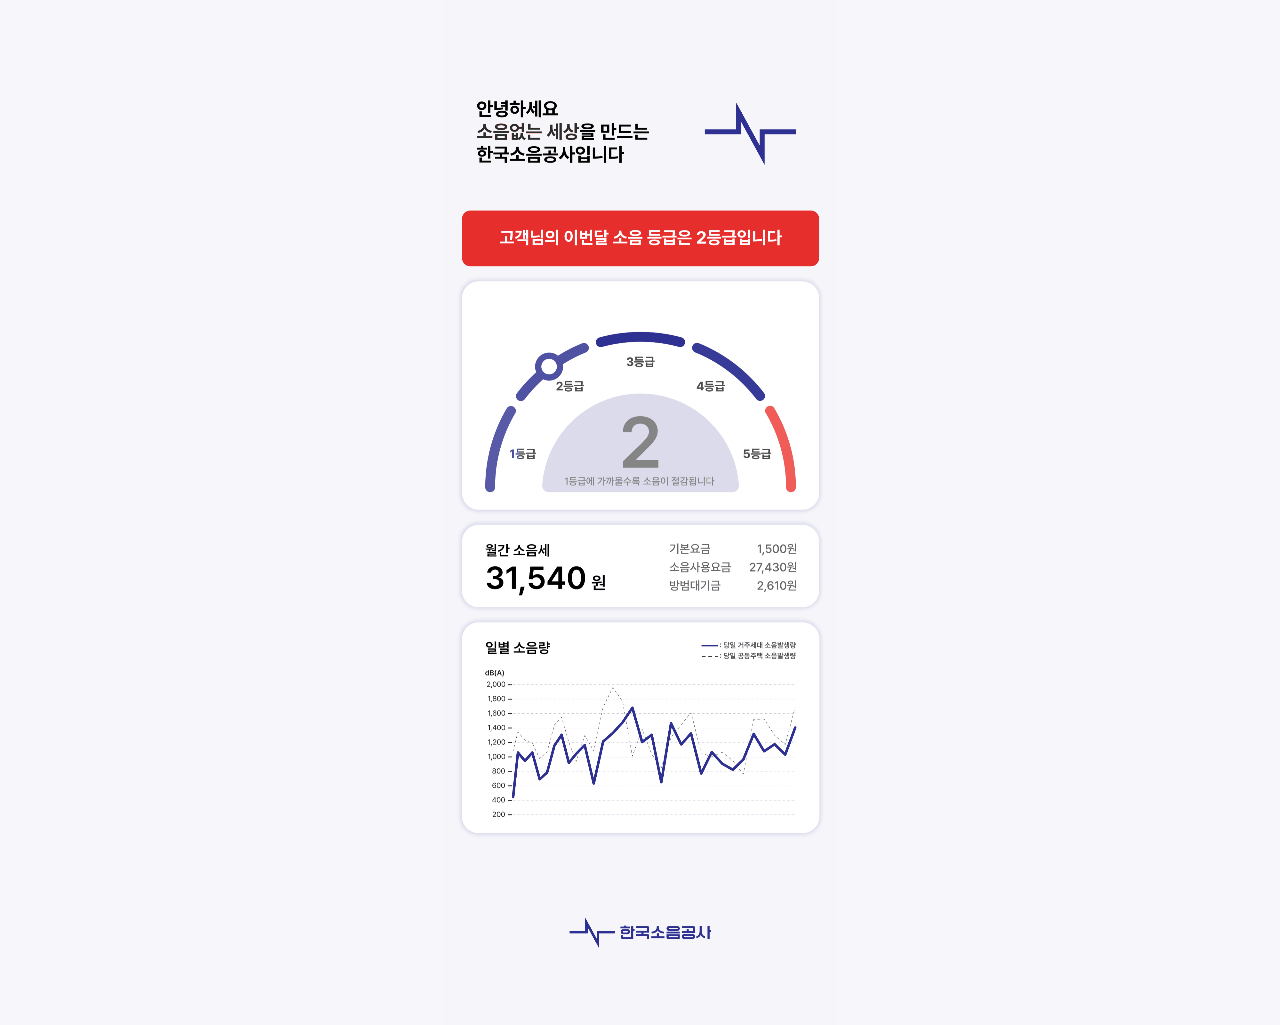
==== index.html @ b1790db9 "Use blue chart lines and restore neutral text colors" ====
<!DOCTYPE html>
<html lang="ko">
<head>
  <meta charset="UTF-8"/>
  <meta name="viewport" content="width=393, initial-scale=1.0, maximum-scale=1.0, user-scalable=no"/>
  <title>나의 소음 등급 — 한국소음공사</title>
  <style>
    * { margin: 0; padding: 0; box-sizing: border-box; }
    html, body {
      background: #f7f7fb;
      width: 100%;
      overflow-x: hidden;
    }
    img, canvas {
      display: block;
      width: 100%;
      max-width: 393px;
      margin: 0 auto;
    }
  </style>
</head>
<body>
  <img src="page.jpg?v=3" alt="나의 소음 등급"/>
  <script src="blue-theme.js?v=3" defer></script>
</body>
</html>
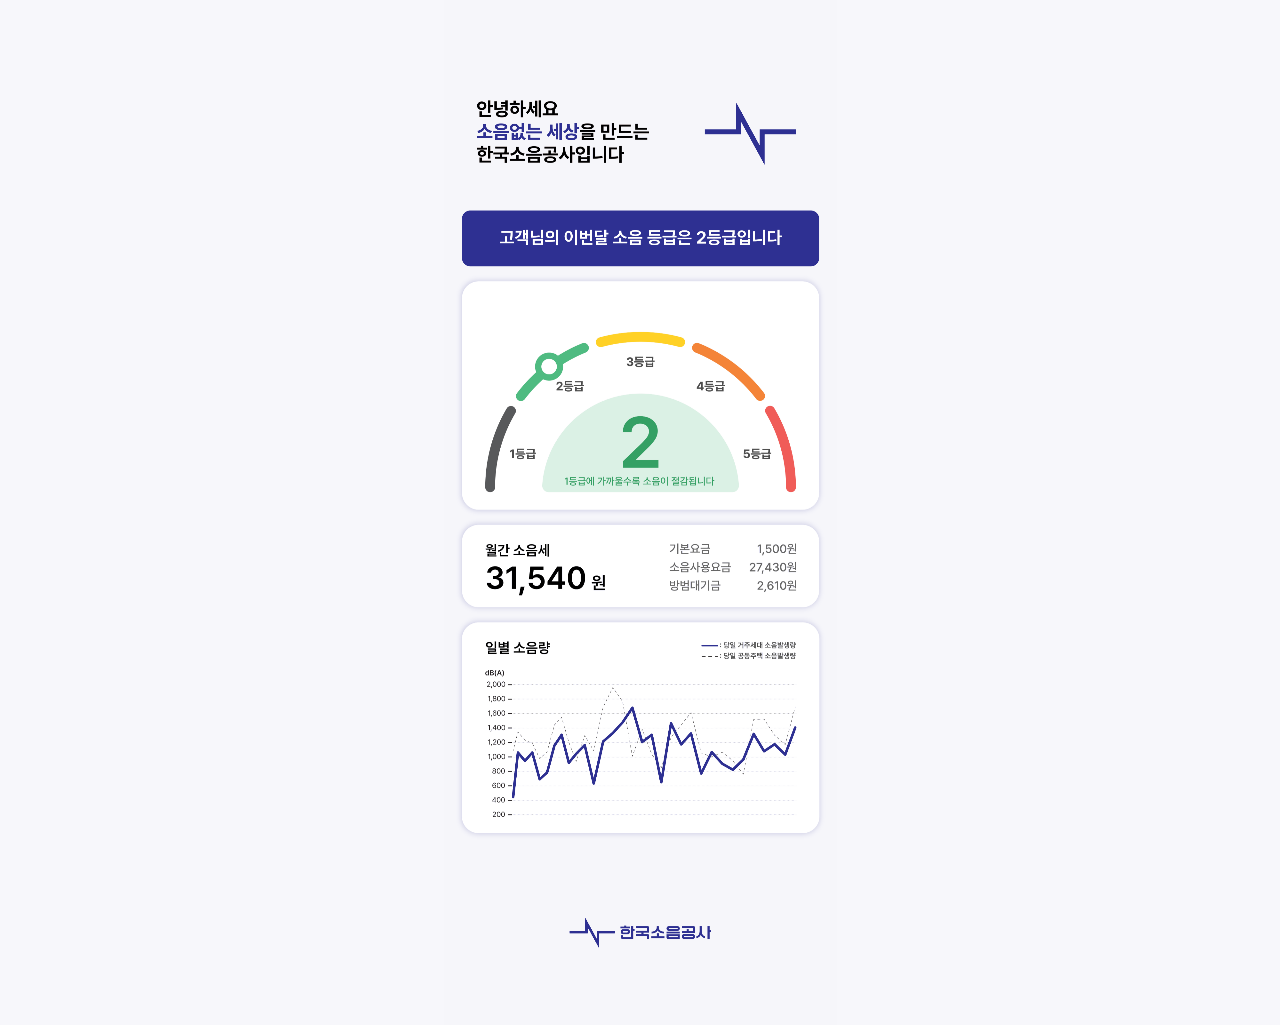
==== commit e5ebff69: "Restore gauge palette and use blue banner and intro accent" ====
--- a/index.html
+++ b/index.html
@@ -21,6 +21,6 @@
 </head>
 <body>
   <img src="page.jpg?v=3" alt="나의 소음 등급"/>
-  <script src="blue-theme.js?v=3" defer></script>
+  <script src="blue-theme.js?v=4" defer></script>
 </body>
 </html>
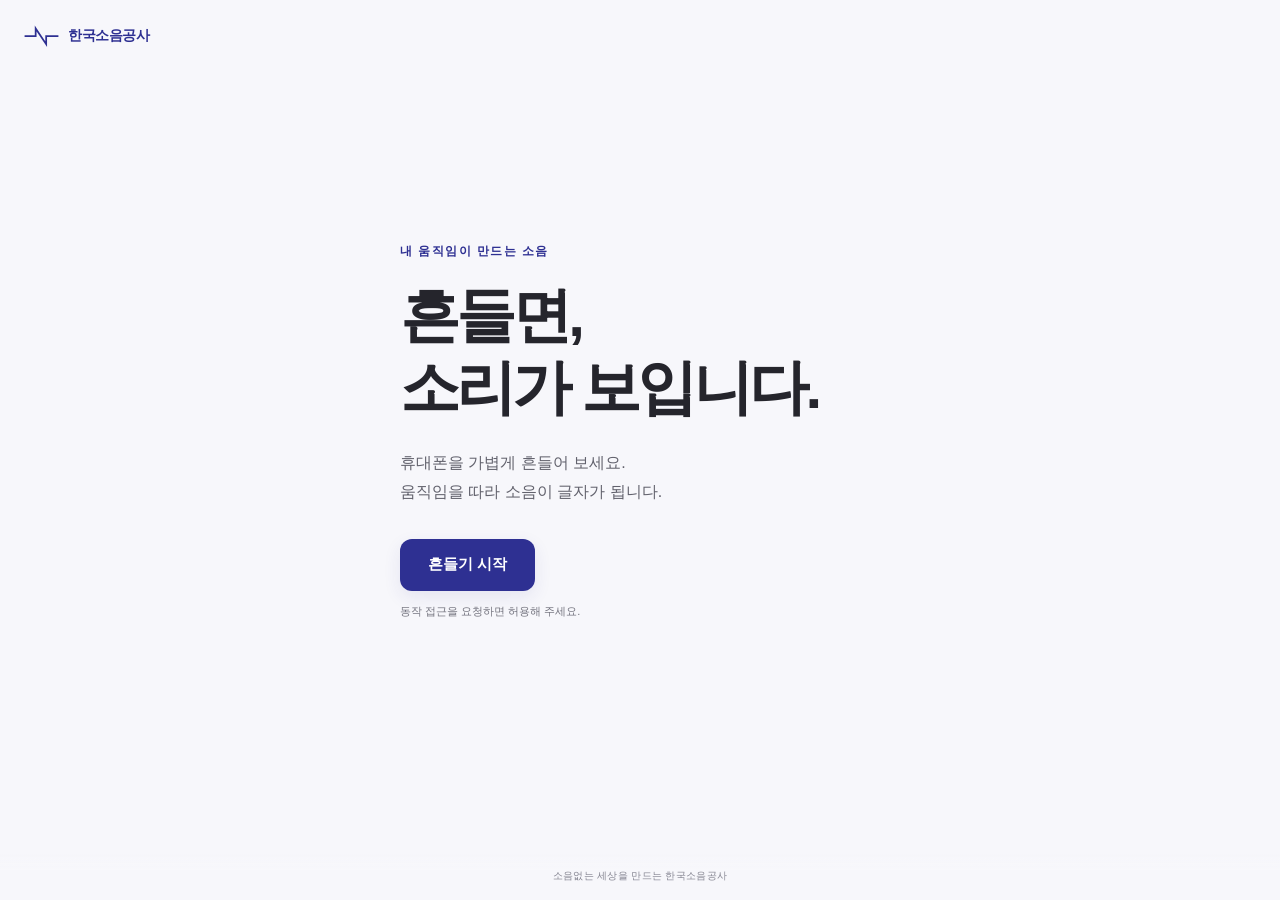
==== commit d7849205: "Replace QR landing page with shake-to-reveal PDF typography experience" ====
--- a/index.html
+++ b/index.html
@@ -1,26 +1,21 @@
-<!DOCTYPE html>
+<!doctype html>
 <html lang="ko">
 <head>
-  <meta charset="UTF-8"/>
-  <meta name="viewport" content="width=393, initial-scale=1.0, maximum-scale=1.0, user-scalable=no"/>
-  <title>나의 소음 등급 — 한국소음공사</title>
-  <style>
-    * { margin: 0; padding: 0; box-sizing: border-box; }
-    html, body {
-      background: #f7f7fb;
-      width: 100%;
-      overflow-x: hidden;
-    }
-    img, canvas {
-      display: block;
-      width: 100%;
-      max-width: 393px;
-      margin: 0 auto;
-    }
-  </style>
+<meta charset="utf-8">
+<meta name="viewport" content="width=device-width, initial-scale=1, viewport-fit=cover">
+<meta name="theme-color" content="#f7f7fb">
+<title>흔들면 들리는 글자 — 한국소음공사</title>
+<link rel="stylesheet" href="shake.css?v=1">
+<script src="shake.js?v=1" defer></script>
 </head>
 <body>
-  <img src="page.jpg?v=3" alt="나의 소음 등급"/>
-  <script src="blue-theme.js?v=4" defer></script>
+<header><a class="brand" href="./" aria-label="한국소음공사 처음으로"><svg viewBox="0 0 60 36" aria-hidden="true"><path d="M1 18h19V5l18 27V18h21"/></svg><span>한국소음공사</span></a><button id="reset" class="quiet" hidden>비우기</button></header>
+<main>
+<canvas id="stage" aria-label="흔들 때마다 파란 입체 글자들이 나타나는 화면"></canvas>
+<section id="intro"><p class="eyebrow">내 움직임이 만드는 소음</p><h1>흔들면,<br>소리가 보입니다.</h1><p class="description">휴대폰을 가볍게 흔들어 보세요.<br>움직임을 따라 소음이 글자가 됩니다.</p><button id="start" class="primary">흔들기 시작</button><p class="note">동작 접근을 요청하면 허용해 주세요.</p></section>
+<div id="controls" hidden><p id="status" role="status" aria-live="polite">휴대폰을 가볍게 흔들어 보세요.</p><button id="demo" class="primary">눌러서 체험</button><p class="note">흔들기 대신 버튼으로도 체험할 수 있어요.</p></div>
+<noscript>이 체험은 자바스크립트를 켜야 이용할 수 있습니다.</noscript>
+</main>
+<footer>소음없는 세상을 만드는 한국소음공사</footer>
 </body>
 </html>
--- a/shake.css
+++ b/shake.css
@@ -0,0 +1 @@
+:root{color-scheme:light;--blue:#2e3092;--ink:#25252c;--muted:#73737e;--paper:#f7f7fb}*{box-sizing:border-box}html,body{margin:0;min-height:100%;background:var(--paper);font-family:-apple-system,BlinkMacSystemFont,"Apple SD Gothic Neo","Noto Sans KR",sans-serif;color:var(--ink)}body{height:100svh;overflow:hidden}button,a{-webkit-tap-highlight-color:transparent}button{font:inherit;cursor:pointer;touch-action:manipulation}button:focus-visible,a:focus-visible{outline:3px solid #7274ef;outline-offset:5px}header{position:fixed;z-index:5;top:0;left:0;right:0;padding:calc(22px + env(safe-area-inset-top)) 24px 18px;display:flex;align-items:center;justify-content:space-between}.brand{display:flex;gap:9px;align-items:center;color:var(--blue);text-decoration:none;font-weight:800;font-size:14px;letter-spacing:-.5px}.brand svg{width:35px;height:28px;fill:none;stroke:currentColor;stroke-width:3}main{position:relative;height:100%}#stage{position:absolute;inset:0;width:100%;height:100%;pointer-events:none}#intro{position:absolute;top:27%;left:24px;right:24px;max-width:480px;margin:auto}.eyebrow{font-size:12px;letter-spacing:.12em;color:var(--blue);font-weight:700;margin:0 0 20px}h1{font-size:clamp(38px,9.8vw,60px);font-weight:800;letter-spacing:-.065em;line-height:1.2;margin:0 0 25px}.description{font-size:16px;line-height:1.8;color:#62626d;margin:0 0 32px}.primary{background:var(--blue);color:white;border:0;border-radius:12px;min-height:52px;padding:0 28px;font-size:15px;font-weight:700;box-shadow:0 6px 18px #2e309217}.primary:active{transform:scale(.98)}.primary:disabled{opacity:.55;cursor:wait}.note{font-size:11px;line-height:1.6;color:var(--muted);margin:12px 0 0}.quiet{background:transparent;color:var(--blue);border:1px solid #d8d8e8;border-radius:25px;min-height:44px;padding:0 18px;font-size:12px}#controls{position:absolute;z-index:3;top:calc(92px + env(safe-area-inset-top));left:22px;right:22px;text-align:center}#status{font-size:15px;line-height:1.6;margin:8px 0 18px;color:#555563}#controls .primary{min-height:46px;font-size:13px;background:#fff;color:var(--blue);border:1px solid #dedeea;box-shadow:none}footer{position:fixed;z-index:4;bottom:0;left:0;right:0;padding:15px 12px calc(17px + env(safe-area-inset-bottom));text-align:center;font-size:10px;letter-spacing:.035em;color:#858591;background:linear-gradient(transparent,var(--paper) 35%);pointer-events:none}[hidden]{display:none!important}@media(max-height:600px){#intro{top:19%}h1{font-size:36px}.description{margin-bottom:18px}#controls{top:72px}}@media(prefers-reduced-motion:reduce){button{transition:none}}
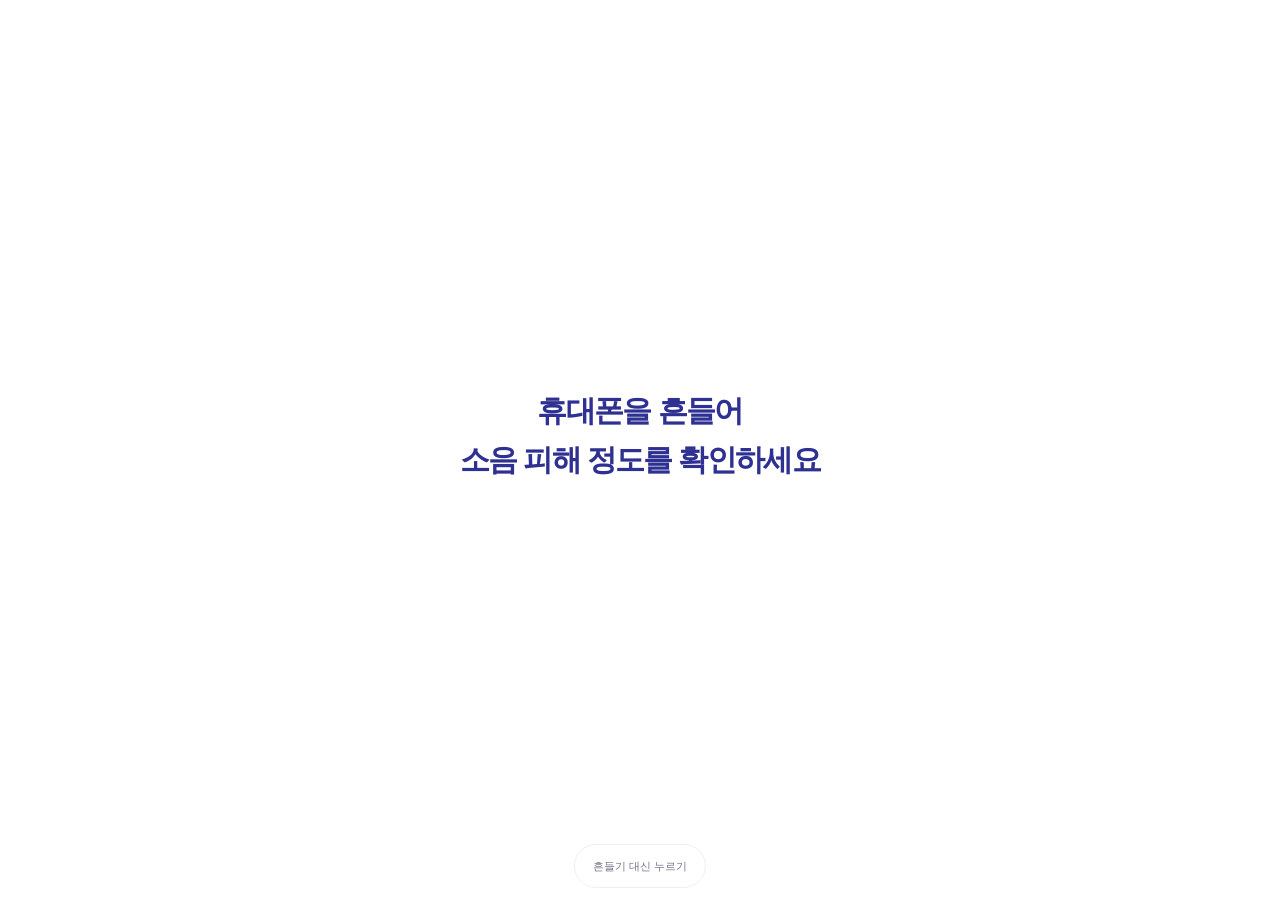
==== commit 69e0c0c2: "Drop letters once then confine shake motion to white phone viewport" ====
--- a/index.html
+++ b/index.html
@@ -3,19 +3,17 @@
 <head>
 <meta charset="utf-8">
 <meta name="viewport" content="width=device-width, initial-scale=1, viewport-fit=cover">
-<meta name="theme-color" content="#f7f7fb">
-<title>흔들면 들리는 글자 — 한국소음공사</title>
-<link rel="stylesheet" href="shake.css?v=1">
-<script src="shake.js?v=1" defer></script>
+<meta name="theme-color" content="#ffffff">
+<title>소음 피해 체험 — 한국소음공사</title>
+<link rel="stylesheet" href="shake.css?v=2">
+<script src="shake.js?v=2" defer></script>
 </head>
 <body>
-<header><a class="brand" href="./" aria-label="한국소음공사 처음으로"><svg viewBox="0 0 60 36" aria-hidden="true"><path d="M1 18h19V5l18 27V18h21"/></svg><span>한국소음공사</span></a><button id="reset" class="quiet" hidden>비우기</button></header>
 <main>
-<canvas id="stage" aria-label="흔들 때마다 파란 입체 글자들이 나타나는 화면"></canvas>
-<section id="intro"><p class="eyebrow">내 움직임이 만드는 소음</p><h1>흔들면,<br>소리가 보입니다.</h1><p class="description">휴대폰을 가볍게 흔들어 보세요.<br>움직임을 따라 소음이 글자가 됩니다.</p><button id="start" class="primary">흔들기 시작</button><p class="note">동작 접근을 요청하면 허용해 주세요.</p></section>
-<div id="controls" hidden><p id="status" role="status" aria-live="polite">휴대폰을 가볍게 흔들어 보세요.</p><button id="demo" class="primary">눌러서 체험</button><p class="note">흔들기 대신 버튼으로도 체험할 수 있어요.</p></div>
+<canvas id="stage" aria-label="처음 흔들면 입체 글자들이 떨어지고, 이후에는 화면 안에서만 움직입니다."></canvas>
+<section id="intro"><h1>휴대폰을 흔들어<br>소음 피해 정도를 확인하세요</h1><button id="start" hidden>동작 감지 켜기</button><p id="status" role="status" aria-live="polite">글자를 준비하고 있어요.</p></section>
+<button id="demo" hidden>흔들기 대신 누르기</button>
 <noscript>이 체험은 자바스크립트를 켜야 이용할 수 있습니다.</noscript>
 </main>
-<footer>소음없는 세상을 만드는 한국소음공사</footer>
 </body>
 </html>
--- a/shake.css
+++ b/shake.css
@@ -1 +1 @@
-:root{color-scheme:light;--blue:#2e3092;--ink:#25252c;--muted:#73737e;--paper:#f7f7fb}*{box-sizing:border-box}html,body{margin:0;min-height:100%;background:var(--paper);font-family:-apple-system,BlinkMacSystemFont,"Apple SD Gothic Neo","Noto Sans KR",sans-serif;color:var(--ink)}body{height:100svh;overflow:hidden}button,a{-webkit-tap-highlight-color:transparent}button{font:inherit;cursor:pointer;touch-action:manipulation}button:focus-visible,a:focus-visible{outline:3px solid #7274ef;outline-offset:5px}header{position:fixed;z-index:5;top:0;left:0;right:0;padding:calc(22px + env(safe-area-inset-top)) 24px 18px;display:flex;align-items:center;justify-content:space-between}.brand{display:flex;gap:9px;align-items:center;color:var(--blue);text-decoration:none;font-weight:800;font-size:14px;letter-spacing:-.5px}.brand svg{width:35px;height:28px;fill:none;stroke:currentColor;stroke-width:3}main{position:relative;height:100%}#stage{position:absolute;inset:0;width:100%;height:100%;pointer-events:none}#intro{position:absolute;top:27%;left:24px;right:24px;max-width:480px;margin:auto}.eyebrow{font-size:12px;letter-spacing:.12em;color:var(--blue);font-weight:700;margin:0 0 20px}h1{font-size:clamp(38px,9.8vw,60px);font-weight:800;letter-spacing:-.065em;line-height:1.2;margin:0 0 25px}.description{font-size:16px;line-height:1.8;color:#62626d;margin:0 0 32px}.primary{background:var(--blue);color:white;border:0;border-radius:12px;min-height:52px;padding:0 28px;font-size:15px;font-weight:700;box-shadow:0 6px 18px #2e309217}.primary:active{transform:scale(.98)}.primary:disabled{opacity:.55;cursor:wait}.note{font-size:11px;line-height:1.6;color:var(--muted);margin:12px 0 0}.quiet{background:transparent;color:var(--blue);border:1px solid #d8d8e8;border-radius:25px;min-height:44px;padding:0 18px;font-size:12px}#controls{position:absolute;z-index:3;top:calc(92px + env(safe-area-inset-top));left:22px;right:22px;text-align:center}#status{font-size:15px;line-height:1.6;margin:8px 0 18px;color:#555563}#controls .primary{min-height:46px;font-size:13px;background:#fff;color:var(--blue);border:1px solid #dedeea;box-shadow:none}footer{position:fixed;z-index:4;bottom:0;left:0;right:0;padding:15px 12px calc(17px + env(safe-area-inset-bottom));text-align:center;font-size:10px;letter-spacing:.035em;color:#858591;background:linear-gradient(transparent,var(--paper) 35%);pointer-events:none}[hidden]{display:none!important}@media(max-height:600px){#intro{top:19%}h1{font-size:36px}.description{margin-bottom:18px}#controls{top:72px}}@media(prefers-reduced-motion:reduce){button{transition:none}}
+:root{color-scheme:light;--blue:#2e3092}*{box-sizing:border-box}html,body{margin:0;width:100%;height:100%;background:#fff;overflow:hidden;overscroll-behavior:none;font-family:-apple-system,BlinkMacSystemFont,"Apple SD Gothic Neo","Noto Sans KR",sans-serif}main{position:fixed;inset:0;overflow:hidden}#stage{position:absolute;inset:0;width:100%;height:100%;pointer-events:none}#intro{position:absolute;inset:0;display:flex;flex-direction:column;justify-content:center;align-items:center;padding:24px;text-align:center;pointer-events:none}h1{font-size:clamp(19px,5vw,30px);line-height:1.65;letter-spacing:-.055em;font-weight:700;color:var(--blue);margin:0;word-break:keep-all}button{font:inherit;touch-action:manipulation;-webkit-tap-highlight-color:transparent;cursor:pointer;pointer-events:auto}#start{margin-top:27px;min-height:44px;padding:9px 20px;border:1px solid #dcdced;background:white;border-radius:24px;color:var(--blue);font-size:13px}#status{font-size:11px;line-height:1.6;color:#828293;min-height:18px;margin:12px 0 0;max-width:270px}#demo{position:fixed;z-index:3;bottom:calc(12px + env(safe-area-inset-bottom));left:50%;transform:translateX(-50%);min-height:44px;padding:8px 18px;border:1px solid #eeeeF4;border-radius:24px;background:#ffffffd9;color:#74748b;font-size:11px;white-space:nowrap}button:focus-visible{outline:3px solid #2e3092;outline-offset:4px}button:disabled{opacity:.5;cursor:wait}[hidden]{display:none!important}
